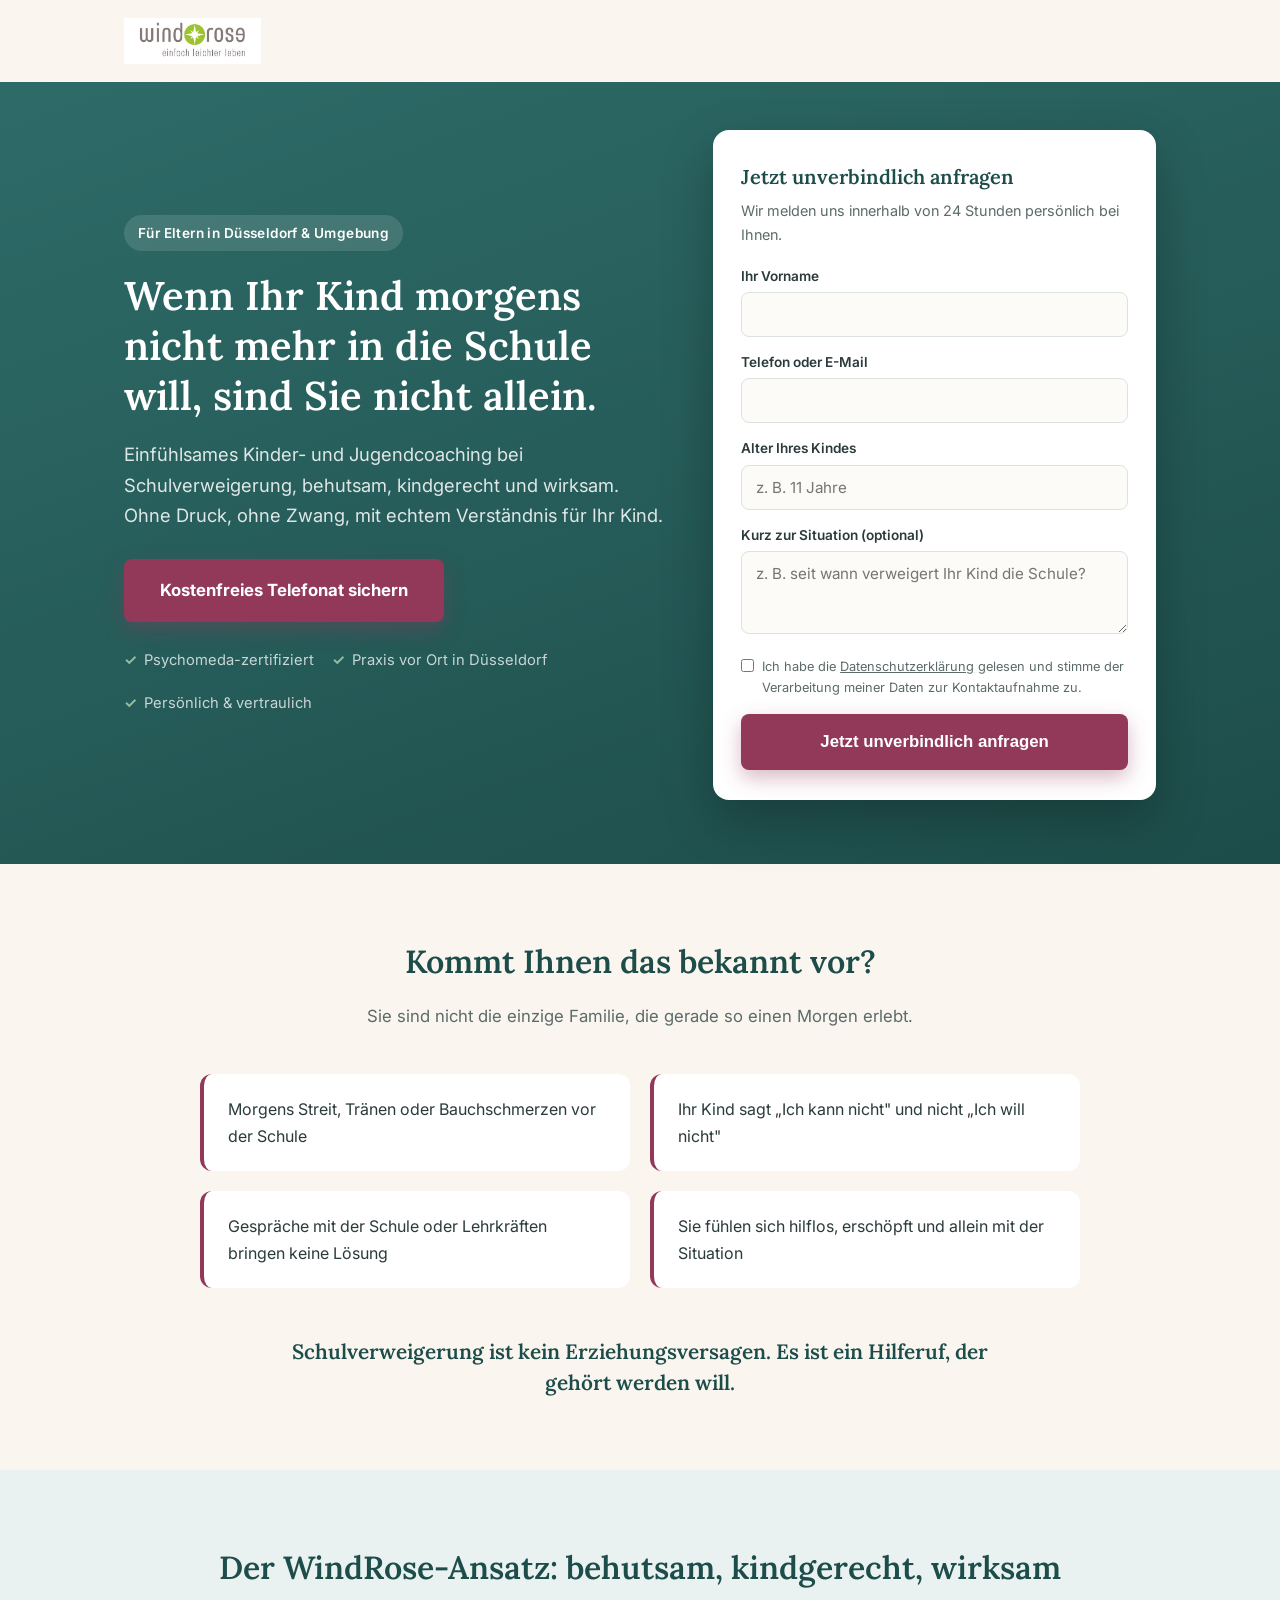
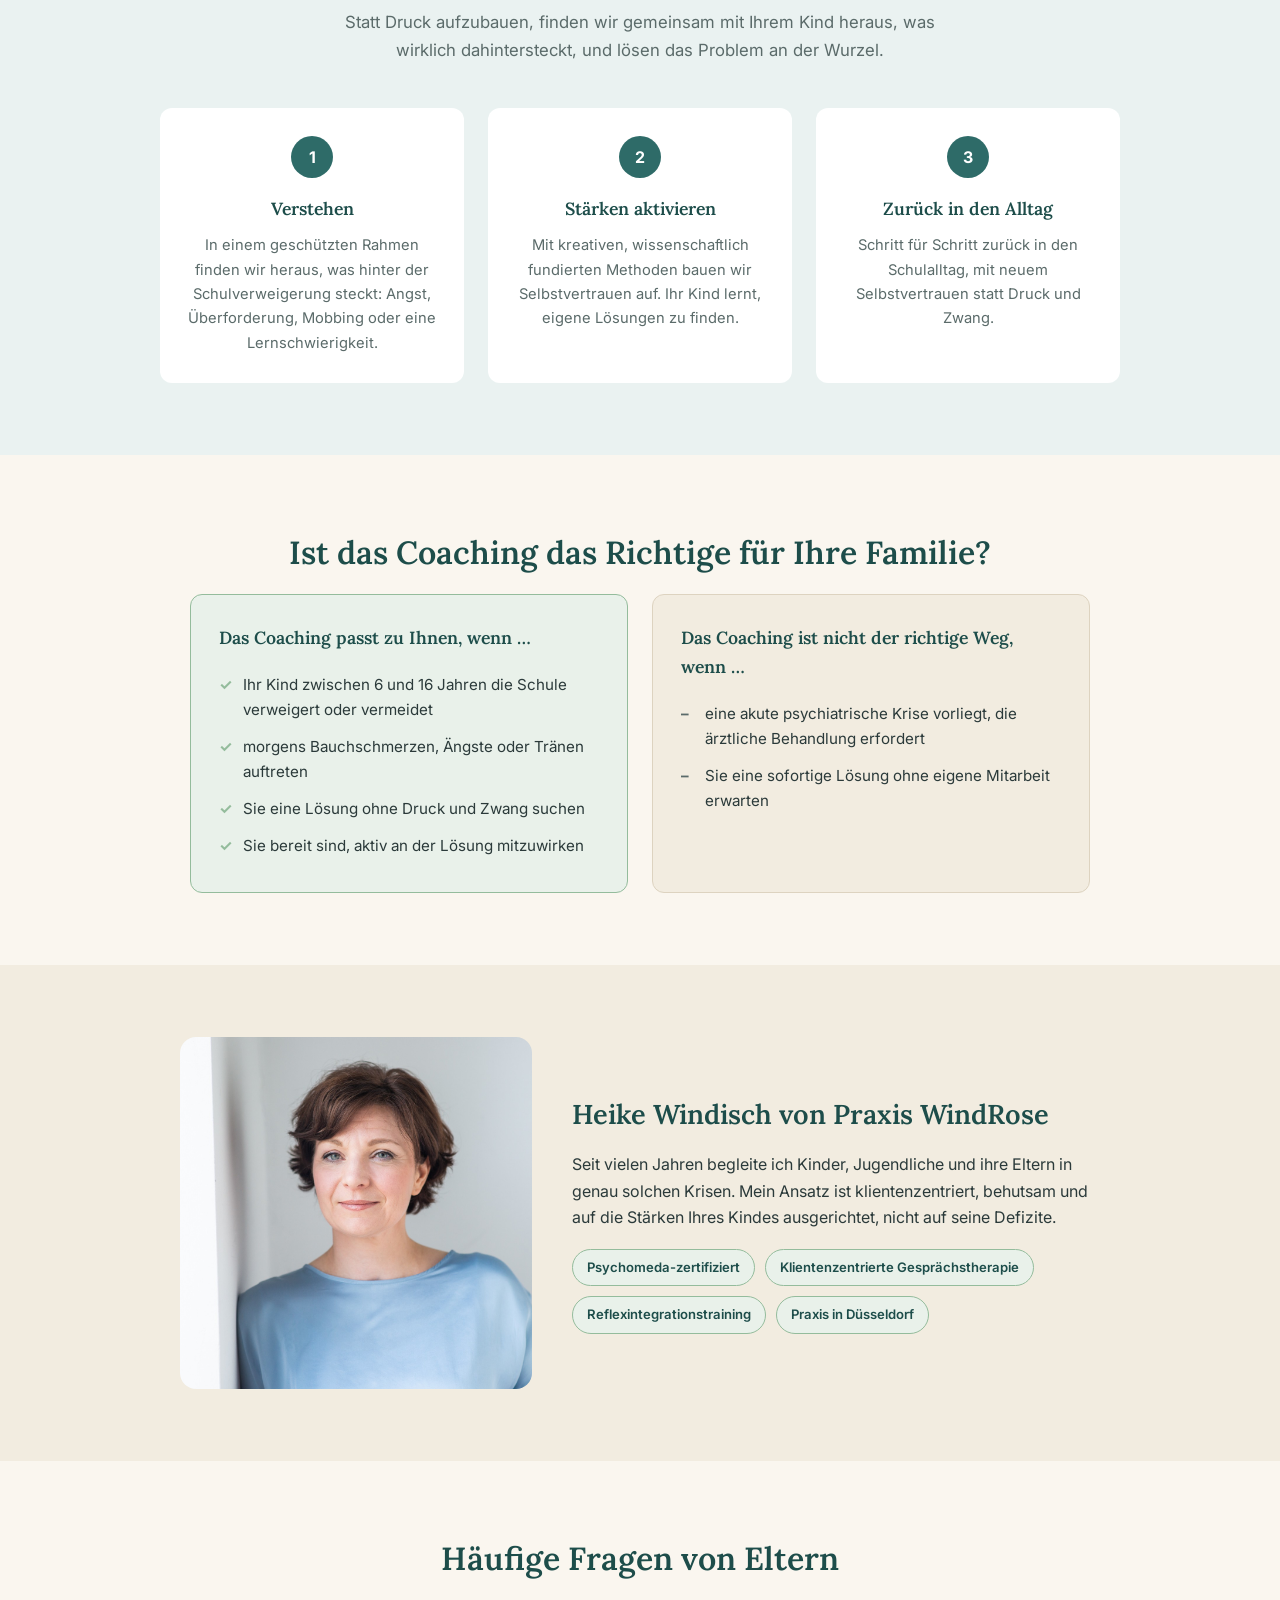
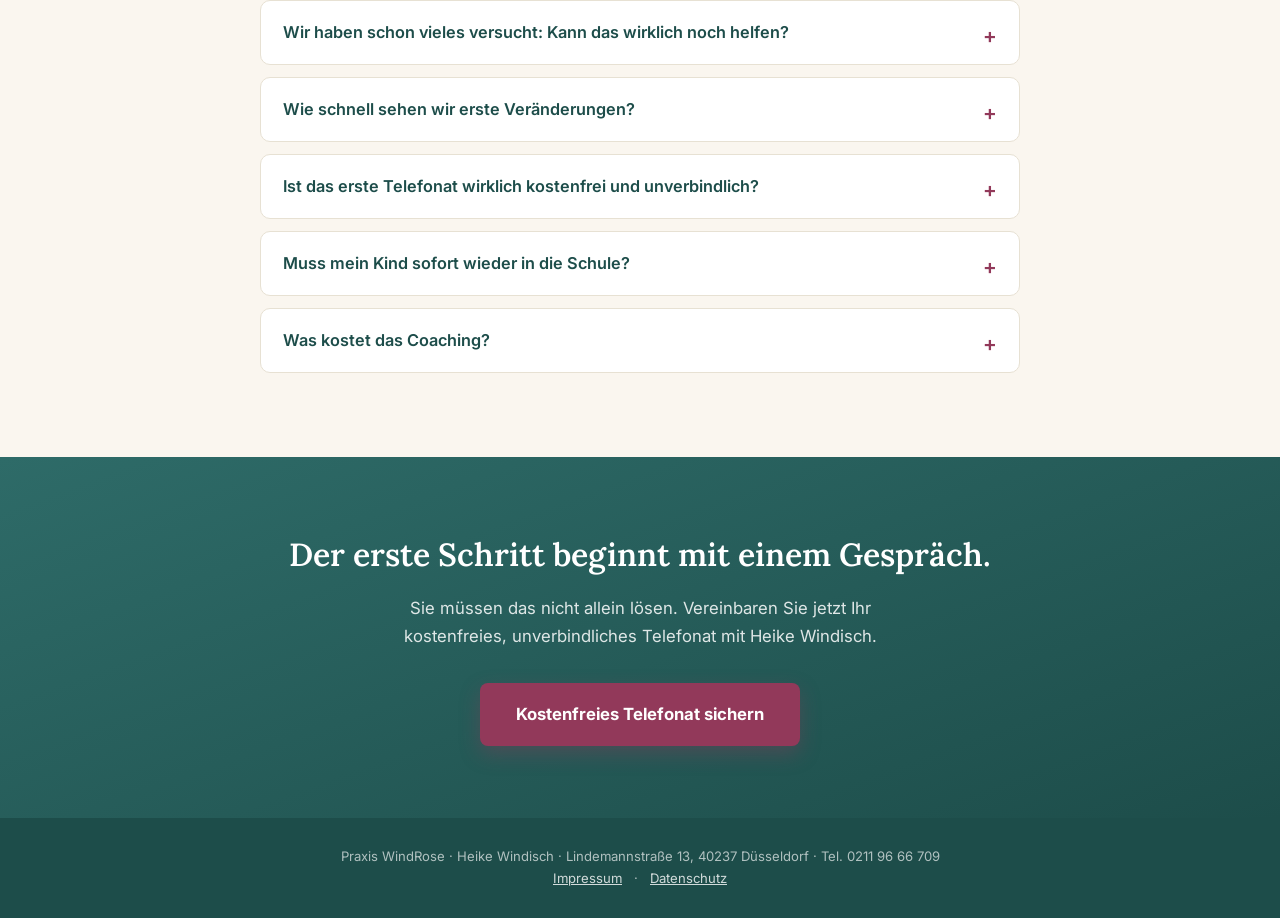
==== index.html @ 725fcd75 "Initiales Release: WindRose Coaching Landingpage Drei Farbvarianten (Petrol/Brombeer, Lavendel/Ocker" ====
<!DOCTYPE html>
<html lang="de">
<head>
<meta charset="UTF-8">
<meta name="viewport" content="width=device-width, initial-scale=1.0">
<title>Schulverweigerung beim eigenen Kind? Kostenfreies Telefonat bei Praxis WindRose Düsseldorf</title>
<meta name="description" content="Einfühlsames Kinder- und Jugendcoaching für Schulverweigerer in Düsseldorf. Behutsam, kindgerecht, wirksam. Vereinbaren Sie jetzt Ihr kostenfreies Telefonat.">
<meta name="robots" content="noindex, nofollow">
<style>
  @import url('https://fonts.googleapis.com/css2?family=Lora:wght@500;600;700&family=Inter:wght@400;500;600;700&family=Poppins:wght@300&display=swap');

  :root{
    /* ===== FARBPSYCHOLOGIE-PALETTE ===== */
    /* Primärfarbe: tiefes Petrol-Blaugrün – Vertrauen, Ruhe, professionelle Kompetenz.
       Klassischer Beruhigungs-Ton aus Therapie/Health-Kontexten, ideal um ängstliche
       Eltern emotional "runterzuholen" statt zu aktivieren. */
    --primary:#2E6B68;
    --primary-dark:#1D4D4A;
    --primary-light:#EAF2F1;

    /* Hintergrund: warmes Creme/Sand statt reinem Weiß – vermittelt Wärme, Geborgenheit,
       Sicherheit. Reines Weiß wirkt bei einem emotional aufgeladenen Thema wie
       Kinderpsyche klinisch und kalt. */
    --bg:#FAF6EF;
    --bg-alt:#F2ECE0;

    /* CTA-Akzent: sattes Brombeer-/Weinrot – dunkler, edler Rotton mit Lila-Anteil.
       Wirkt hochwertiger und ruhiger als ein reines Signalrot, behält aber Tiefe und
       Kraft als starker Kontrast zum Petrol-Blaugrün. */
    --accent:#92395A;
    --accent-dark:#742C46;

    /* Sekundärakzent: sanftes Salbeigrün – steht für Wachstum, Entwicklung, Heilung.
       Wird ausschließlich für Vertrauens-/Beweis-Elemente eingesetzt. */
    --sage:#94BC9C;
    --sage-light:#E9F1EA;

    /* Text: warmes Anthrazit statt reinem Schwarz – weniger hart/autoritär,
       passt zum einfühlsamen Ton der Praxis. */
    --text:#2B3A3A;
    --text-soft:#5B6B6A;
    --white:#FFFFFF;
  }

  *{box-sizing:border-box;margin:0;padding:0;}
  html{scroll-behavior:smooth;}
  body{
    font-family:'Inter',Arial,sans-serif;
    color:var(--text);
    background:var(--bg);
    line-height:1.65;
    -webkit-font-smoothing:antialiased;
  }
  h1,h2,h3{font-family:'Lora',Georgia,serif;font-weight:600;color:var(--primary-dark);}
  a{color:inherit;}
  img{max-width:100%;display:block;}
  .wrap{max-width:1080px;margin:0 auto;padding:0 24px;}
  section{padding:72px 0;}
  .btn{
    display:inline-block;
    background:var(--accent);
    color:var(--white);
    font-weight:700;
    font-size:1.05rem;
    padding:18px 36px;
    border:none;
    border-radius:8px;
    cursor:pointer;
    text-decoration:none;
    box-shadow:0 8px 20px rgba(146,57,90,.35);
    transition:transform .15s ease, box-shadow .15s ease, background .15s ease;
  }
  .btn:hover{background:var(--accent-dark);transform:translateY(-2px);box-shadow:0 10px 24px rgba(146,57,90,.45);}
  .btn-wide{width:100%;text-align:center;}

  /* ===== HEADER / HERO ===== */
  header.hero{
    background:linear-gradient(160deg,var(--primary) 0%, var(--primary-dark) 100%);
    color:var(--white);
    padding:48px 0 64px;
  }
  .logo-bar{background:var(--bg);padding:18px 0;}
  .logo-bar img{height:46px;display:block;}
  .hero-grid{display:grid;grid-template-columns:1.1fr .9fr;gap:48px;align-items:center;}
  .eyebrow{
    display:inline-block;background:rgba(255,255,255,.12);color:var(--white);
    font-size:.85rem;font-weight:600;letter-spacing:.03em;padding:7px 14px;border-radius:30px;
    margin-bottom:20px;
  }
  h1.hero-title{font-size:2.5rem;line-height:1.25;color:var(--white);margin-bottom:18px;}
  .hero-sub{font-size:1.15rem;color:rgba(255,255,255,.85);margin-bottom:28px;max-width:560px;}
  .hero-trust{margin-top:26px;display:flex;flex-wrap:wrap;gap:18px;font-size:.92rem;color:rgba(255,255,255,.75);}
  .hero-trust span{display:flex;align-items:center;gap:7px;}
  .hero-trust span::before{content:"✓";color:var(--sage);font-weight:700;}

  .hero-card{
    background:var(--white);border-radius:16px;padding:30px 28px;color:var(--text);
    box-shadow:0 20px 50px rgba(0,0,0,.25);
  }
  .hero-card h3{font-size:1.25rem;margin-bottom:6px;}
  .hero-card p.small{font-size:.9rem;color:var(--text-soft);margin-bottom:18px;}
  .field{margin-bottom:14px;}
  .field label{display:block;font-size:.85rem;font-weight:600;margin-bottom:5px;color:var(--text);}
  .field input,.field select,.field textarea{
    width:100%;padding:12px 14px;border:1.5px solid #DCE3DF;border-radius:8px;
    font-family:inherit;font-size:.95rem;color:var(--text);background:#FDFBF7;
  }
  .field input:focus,.field textarea:focus{outline:none;border-color:var(--primary);}
  .consent{display:flex;gap:8px;font-size:.8rem;color:var(--text-soft);margin-bottom:16px;align-items:flex-start;}
  .consent input{margin-top:3px;}
  .reassure{text-align:center;font-size:.82rem;color:var(--text-soft);margin-top:12px;}

  /* ===== PROBLEM ===== */
  .problem{background:var(--bg);}
  .section-title{font-size:2rem;text-align:center;margin-bottom:14px;}
  .section-sub{text-align:center;color:var(--text-soft);max-width:620px;margin:0 auto 44px;font-size:1.05rem;}
  .problem-grid{display:grid;grid-template-columns:repeat(2,1fr);gap:20px;max-width:880px;margin:0 auto;}
  .problem-card{
    background:var(--white);border-radius:12px;padding:22px 24px;
    border-left:4px solid var(--accent);font-size:1rem;color:var(--text);
  }
  .closing-line{
    text-align:center;max-width:700px;margin:48px auto 0;font-family:'Lora',serif;
    font-size:1.3rem;color:var(--primary-dark);font-weight:600;line-height:1.5;
  }

  /* ===== SOLUTION ===== */
  .solution{background:var(--primary-light);}
  .steps{display:grid;grid-template-columns:repeat(3,1fr);gap:24px;max-width:960px;margin:0 auto;}
  .step{background:var(--white);border-radius:12px;padding:28px 24px;text-align:center;}
  .step .num{
    width:42px;height:42px;border-radius:50%;background:var(--primary);color:var(--white);
    display:flex;align-items:center;justify-content:center;font-weight:700;margin:0 auto 16px;
  }
  .step h3{font-size:1.1rem;margin-bottom:10px;}
  .step p{font-size:.92rem;color:var(--text-soft);}

  /* ===== FOR WHOM ===== */
  .forwhom-grid{display:grid;grid-template-columns:1fr 1fr;gap:24px;max-width:900px;margin:0 auto;}
  .fw-card{border-radius:12px;padding:28px;}
  .fw-yes{background:var(--sage-light);border:1.5px solid var(--sage);}
  .fw-no{background:var(--bg-alt);border:1.5px solid #DDD3C0;}
  .fw-card h3{font-size:1.1rem;margin-bottom:14px;}
  .fw-card ul{list-style:none;font-size:.95rem;color:var(--text);}
  .fw-card li{padding:6px 0 6px 24px;position:relative;}
  .fw-yes li::before{content:"✓";position:absolute;left:0;color:var(--sage);font-weight:700;}
  .fw-no li::before{content:"–";position:absolute;left:0;color:var(--text-soft);font-weight:700;}

  /* ===== ABOUT ===== */
  .about{background:var(--bg-alt);}
  .about-grid{display:grid;grid-template-columns:.8fr 1.2fr;gap:40px;align-items:center;max-width:920px;margin:0 auto;}
  .about-photo{
    width:100%;aspect-ratio:1/1;border-radius:16px;background:var(--primary-light);
    overflow:hidden;
  }
  .about-photo img{width:100%;height:100%;object-fit:cover;}
  .about h2{font-size:1.7rem;margin-bottom:14px;}
  .badge-row{display:flex;flex-wrap:wrap;gap:10px;margin-top:18px;}
  .badge{
    background:var(--sage-light);color:var(--primary-dark);font-size:.82rem;font-weight:600;
    padding:7px 14px;border-radius:30px;border:1px solid var(--sage);
  }

  /* ===== FAQ ===== */
  .faq-list{max-width:760px;margin:0 auto;}
  details{background:var(--white);border-radius:10px;padding:18px 22px;margin-bottom:12px;border:1px solid #E7E1D3;}
  summary{font-weight:600;cursor:pointer;font-size:1.02rem;color:var(--primary-dark);list-style:none;}
  summary::-webkit-details-marker{display:none;}
  summary::after{content:"+";float:right;font-size:1.3rem;color:var(--accent);}
  details[open] summary::after{content:"–";}
  details p{margin-top:12px;color:var(--text-soft);font-size:.95rem;}

  /* ===== FINAL CTA ===== */
  .final{background:linear-gradient(160deg,var(--primary) 0%, var(--primary-dark) 100%);color:var(--white);text-align:center;}
  .final h2{color:var(--white);font-size:2rem;margin-bottom:14px;}
  .final p{color:rgba(255,255,255,.85);max-width:560px;margin:0 auto 32px;font-size:1.05rem;}

  footer{background:var(--primary-dark);color:rgba(255,255,255,.65);padding:28px 0;font-size:.82rem;text-align:center;}
  footer a{color:rgba(255,255,255,.8);text-decoration:underline;margin:0 8px;}

  @media(max-width:900px){
    .hero-grid,.about-grid{grid-template-columns:1fr;}
    .problem-grid,.steps,.forwhom-grid{grid-template-columns:1fr;}
    h1.hero-title{font-size:1.9rem;}
    section{padding:52px 0;}
  }
</style>
</head>
<body>

<div class="logo-bar">
  <div class="wrap">
    <img src="windrose-logo.png" alt="WindRose: einfach leichter leben">
  </div>
</div>

<header class="hero">
  <div class="wrap">
    <div class="hero-grid">
      <div>
        <span class="eyebrow">Für Eltern in Düsseldorf &amp; Umgebung</span>
        <h1 class="hero-title">Wenn Ihr Kind morgens nicht mehr in die Schule will, sind Sie nicht allein.</h1>
        <p class="hero-sub">Einfühlsames Kinder- und Jugendcoaching bei Schulverweigerung, behutsam, kindgerecht und wirksam. Ohne Druck, ohne Zwang, mit echtem Verständnis für Ihr Kind.</p>
        <a href="https://zeeg.me/info8925/30min?date=2026-06-17&duration=30&seats=1" target="_blank" rel="noopener" class="btn">Kostenfreies Telefonat sichern</a>
        <div class="hero-trust">
          <span>Psychomeda-zertifiziert</span>
          <span>Praxis vor Ort in Düsseldorf</span>
          <span>Persönlich &amp; vertraulich</span>
        </div>
      </div>

      <div class="hero-card" id="kontakt">
        <h3>Jetzt unverbindlich anfragen</h3>
        <p class="small">Wir melden uns innerhalb von 24 Stunden persönlich bei Ihnen.</p>
        <form action="#" method="post">
          <div class="field">
            <label for="name">Ihr Vorname</label>
            <input type="text" id="name" name="name" required>
          </div>
          <div class="field">
            <label for="kontakt-feld">Telefon oder E-Mail</label>
            <input type="text" id="kontakt-feld" name="kontakt" required>
          </div>
          <div class="field">
            <label for="alter">Alter Ihres Kindes</label>
            <input type="text" id="alter" name="alter" placeholder="z. B. 11 Jahre">
          </div>
          <div class="field">
            <label for="nachricht">Kurz zur Situation (optional)</label>
            <textarea id="nachricht" name="nachricht" rows="3" placeholder="z. B. seit wann verweigert Ihr Kind die Schule?"></textarea>
          </div>
          <div class="consent">
            <input type="checkbox" id="dsgvo" required>
            <label for="dsgvo">Ich habe die <a href="datenschutz.html">Datenschutzerklärung</a> gelesen und stimme der Verarbeitung meiner Daten zur Kontaktaufnahme zu.</label>
          </div>
          <button type="submit" class="btn btn-wide">Jetzt unverbindlich anfragen</button>
        </form>
      </div>
    </div>
  </div>
</header>

<section class="problem">
  <div class="wrap">
    <h2 class="section-title">Kommt Ihnen das bekannt vor?</h2>
    <p class="section-sub">Sie sind nicht die einzige Familie, die gerade so einen Morgen erlebt.</p>
    <div class="problem-grid">
      <div class="problem-card">Morgens Streit, Tränen oder Bauchschmerzen vor der Schule</div>
      <div class="problem-card">Ihr Kind sagt „Ich kann nicht" und nicht „Ich will nicht"</div>
      <div class="problem-card">Gespräche mit der Schule oder Lehrkräften bringen keine Lösung</div>
      <div class="problem-card">Sie fühlen sich hilflos, erschöpft und allein mit der Situation</div>
    </div>
    <p class="closing-line">Schulverweigerung ist kein Erziehungsversagen. Es ist ein Hilferuf, der gehört werden will.</p>
  </div>
</section>

<section class="solution">
  <div class="wrap">
    <h2 class="section-title">Der WindRose-Ansatz: behutsam, kindgerecht, wirksam</h2>
    <p class="section-sub">Statt Druck aufzubauen, finden wir gemeinsam mit Ihrem Kind heraus, was wirklich dahintersteckt, und lösen das Problem an der Wurzel.</p>
    <div class="steps">
      <div class="step">
        <div class="num">1</div>
        <h3>Verstehen</h3>
        <p>In einem geschützten Rahmen finden wir heraus, was hinter der Schulverweigerung steckt: Angst, Überforderung, Mobbing oder eine Lernschwierigkeit.</p>
      </div>
      <div class="step">
        <div class="num">2</div>
        <h3>Stärken aktivieren</h3>
        <p>Mit kreativen, wissenschaftlich fundierten Methoden bauen wir Selbstvertrauen auf. Ihr Kind lernt, eigene Lösungen zu finden.</p>
      </div>
      <div class="step">
        <div class="num">3</div>
        <h3>Zurück in den Alltag</h3>
        <p>Schritt für Schritt zurück in den Schulalltag, mit neuem Selbstvertrauen statt Druck und Zwang.</p>
      </div>
    </div>
  </div>
</section>

<section class="forwhom">
  <div class="wrap">
    <h2 class="section-title">Ist das Coaching das Richtige für Ihre Familie?</h2>
    <div class="forwhom-grid">
      <div class="fw-card fw-yes">
        <h3>Das Coaching passt zu Ihnen, wenn …</h3>
        <ul>
          <li>Ihr Kind zwischen 6 und 16 Jahren die Schule verweigert oder vermeidet</li>
          <li>morgens Bauchschmerzen, Ängste oder Tränen auftreten</li>
          <li>Sie eine Lösung ohne Druck und Zwang suchen</li>
          <li>Sie bereit sind, aktiv an der Lösung mitzuwirken</li>
        </ul>
      </div>
      <div class="fw-card fw-no">
        <h3>Das Coaching ist nicht der richtige Weg, wenn …</h3>
        <ul>
          <li>eine akute psychiatrische Krise vorliegt, die ärztliche Behandlung erfordert</li>
          <li>Sie eine sofortige Lösung ohne eigene Mitarbeit erwarten</li>
        </ul>
      </div>
    </div>
  </div>
</section>

<section class="about">
  <div class="wrap">
    <div class="about-grid">
      <div class="about-photo"><img src="heike-windisch.jpg" alt="Heike Windisch, Praxis WindRose"></div>
      <div>
        <h2>Heike Windisch von Praxis WindRose</h2>
        <p>Seit vielen Jahren begleite ich Kinder, Jugendliche und ihre Eltern in genau solchen Krisen. Mein Ansatz ist klientenzentriert, behutsam und auf die Stärken Ihres Kindes ausgerichtet, nicht auf seine Defizite.</p>
        <div class="badge-row">
          <span class="badge">Psychomeda-zertifiziert</span>
          <span class="badge">Klientenzentrierte Gesprächstherapie</span>
          <span class="badge">Reflexintegrationstraining</span>
          <span class="badge">Praxis in Düsseldorf</span>
        </div>
      </div>
    </div>
  </div>
</section>

<section class="faq">
  <div class="wrap">
    <h2 class="section-title">Häufige Fragen von Eltern</h2>
    <div class="faq-list">
      <details>
        <summary>Wir haben schon vieles versucht: Kann das wirklich noch helfen?</summary>
        <p>Ja. Anders als reine Gespräche mit der Schule oder gut gemeinte Ratschläge setzt unser Coaching direkt bei der Ursache an, nicht beim Symptom. Genau deshalb wirkt es oft dort, wo andere Ansätze ins Leere liefen.</p>
      </details>
      <details>
        <summary>Wie schnell sehen wir erste Veränderungen?</summary>
        <p>Das ist individuell verschieden, doch viele Familien berichten bereits nach den ersten Sitzungen von spürbarer Entlastung im Alltag.</p>
      </details>
      <details>
        <summary>Ist das erste Telefonat wirklich kostenfrei und unverbindlich?</summary>
        <p>Ja. Im kostenfreien Telefonat lernen wir uns kennen, ich höre mir Ihre Situation an, und wir besprechen gemeinsam, ob und wie ich Ihnen helfen kann. Keine Verpflichtung.</p>
      </details>
      <details>
        <summary>Muss mein Kind sofort wieder in die Schule?</summary>
        <p>Nein. Wir gehen Schritt für Schritt vor und passen das Tempo an Ihr Kind an. Druck und Zwang sind ausdrücklich nicht Teil unseres Ansatzes.</p>
      </details>
      <details>
        <summary>Was kostet das Coaching?</summary>
        <p>Die Kosten richten sich nach dem individuellen Bedarf Ihres Kindes. Das besprechen wir transparent im kostenfreien Telefonat.</p>
      </details>
    </div>
  </div>
</section>

<section class="final">
  <div class="wrap">
    <h2>Der erste Schritt beginnt mit einem Gespräch.</h2>
    <p>Sie müssen das nicht allein lösen. Vereinbaren Sie jetzt Ihr kostenfreies, unverbindliches Telefonat mit Heike Windisch.</p>
    <a href="https://zeeg.me/info8925/30min?date=2026-06-17&duration=30&seats=1" target="_blank" rel="noopener" class="btn">Kostenfreies Telefonat sichern</a>
  </div>
</section>

<footer>
  <div class="wrap">
    Praxis WindRose · Heike Windisch · Lindemannstraße 13, 40237 Düsseldorf · Tel. 0211 96 66 709
    <br>
    <a href="impressum.html">Impressum</a> · <a href="datenschutz.html">Datenschutz</a>
  </div>
</footer>

</body>
</html>
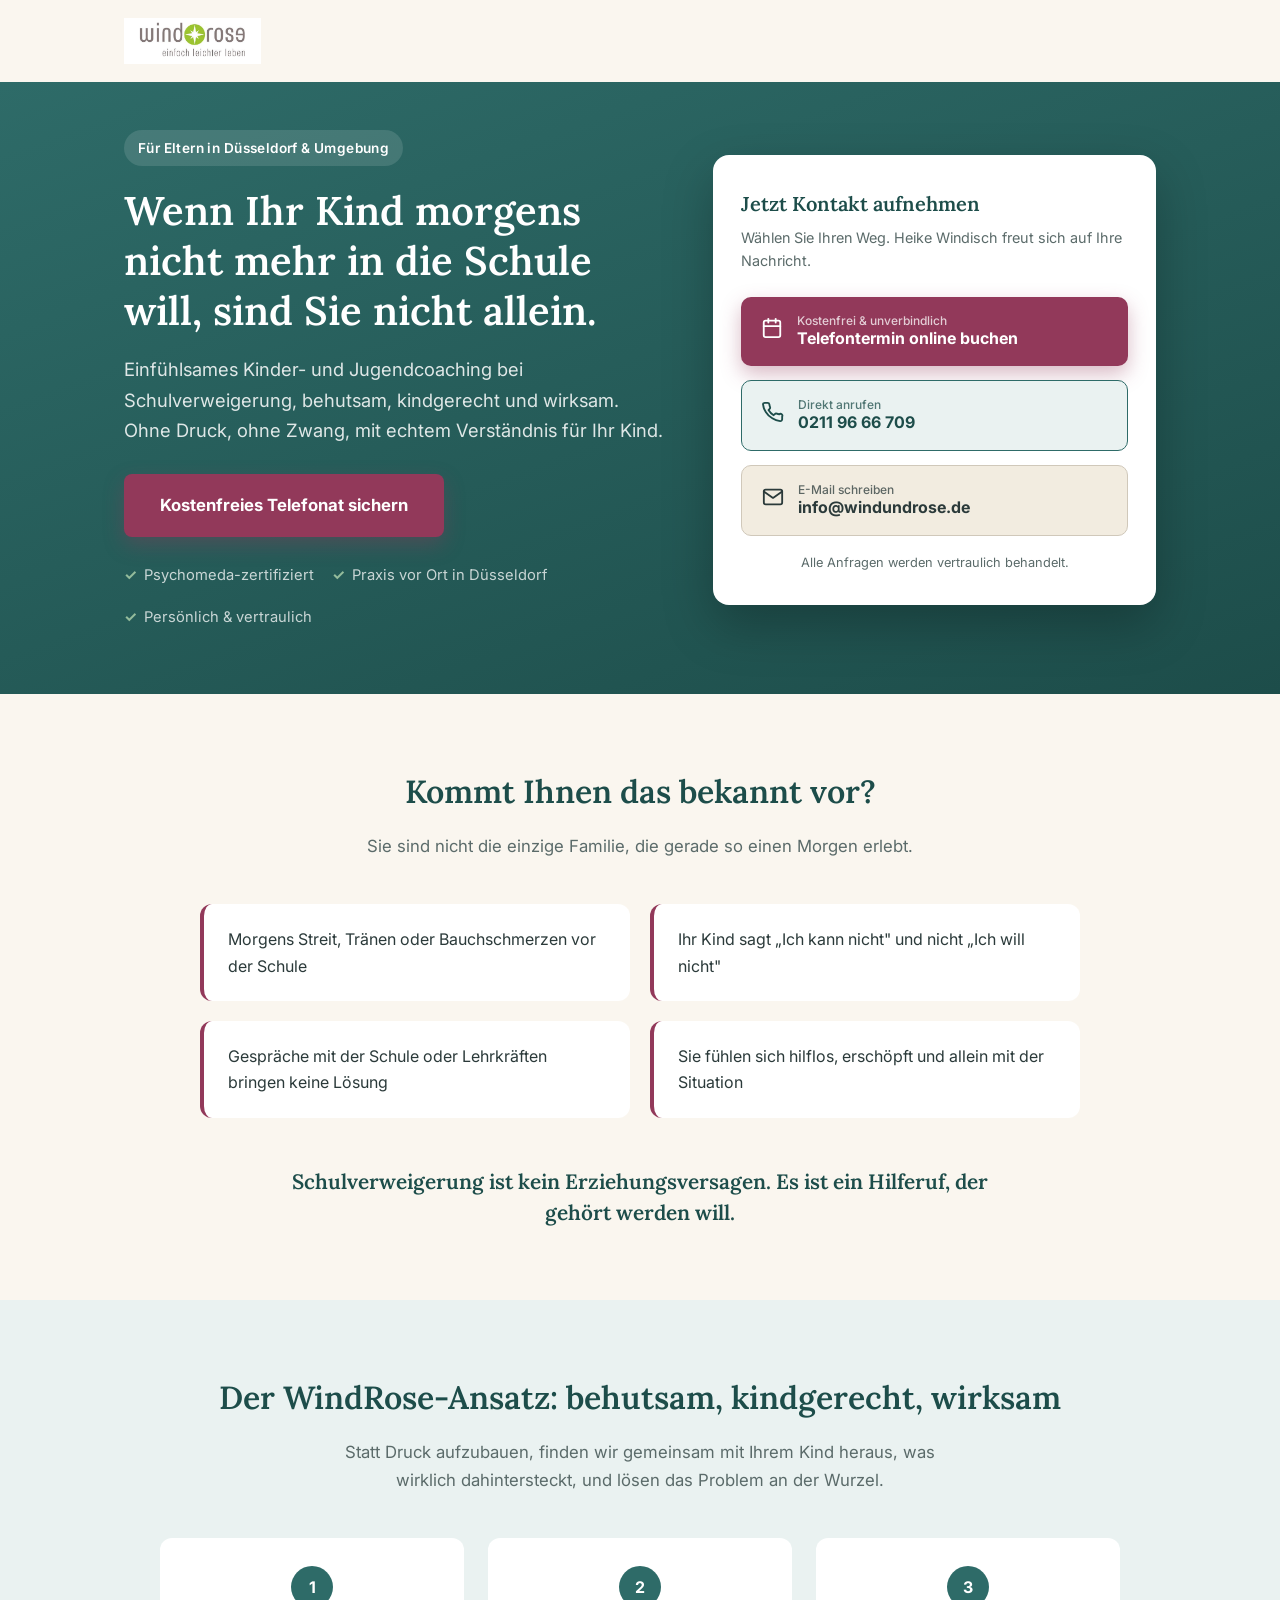
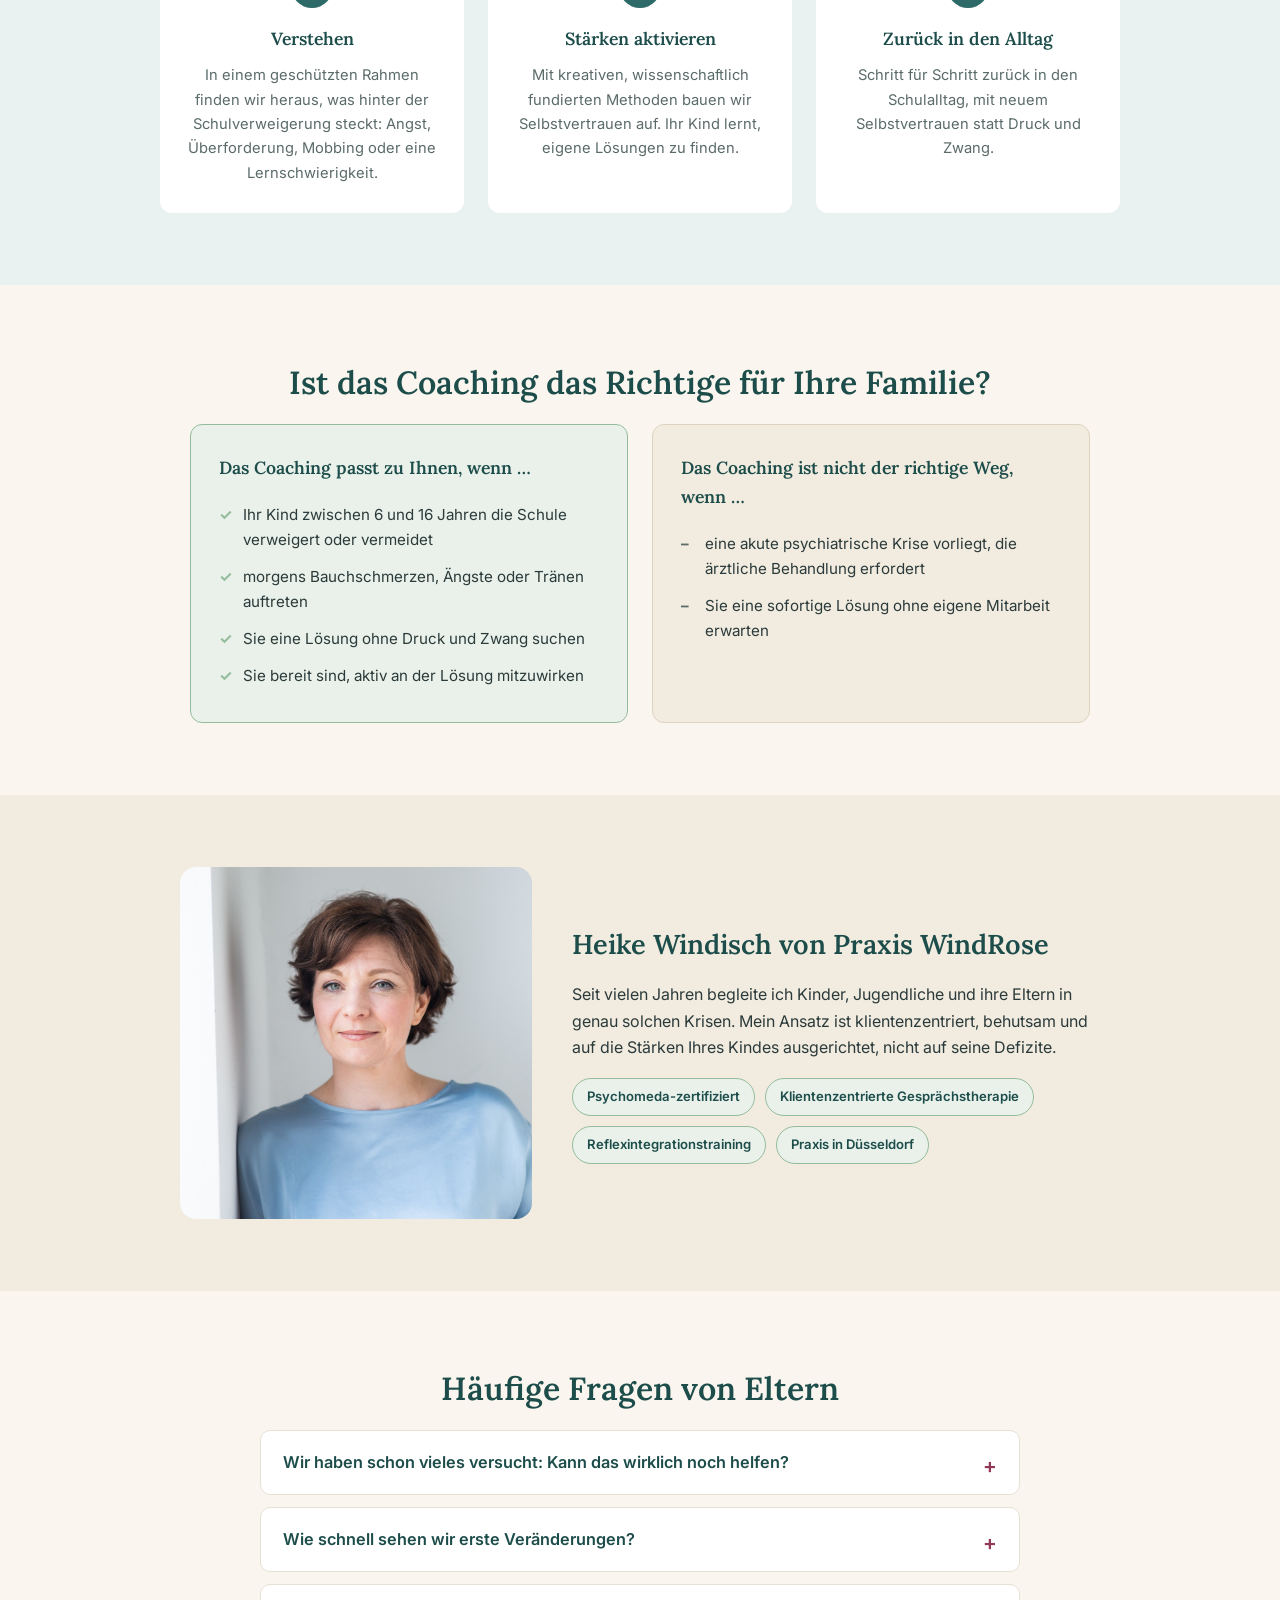
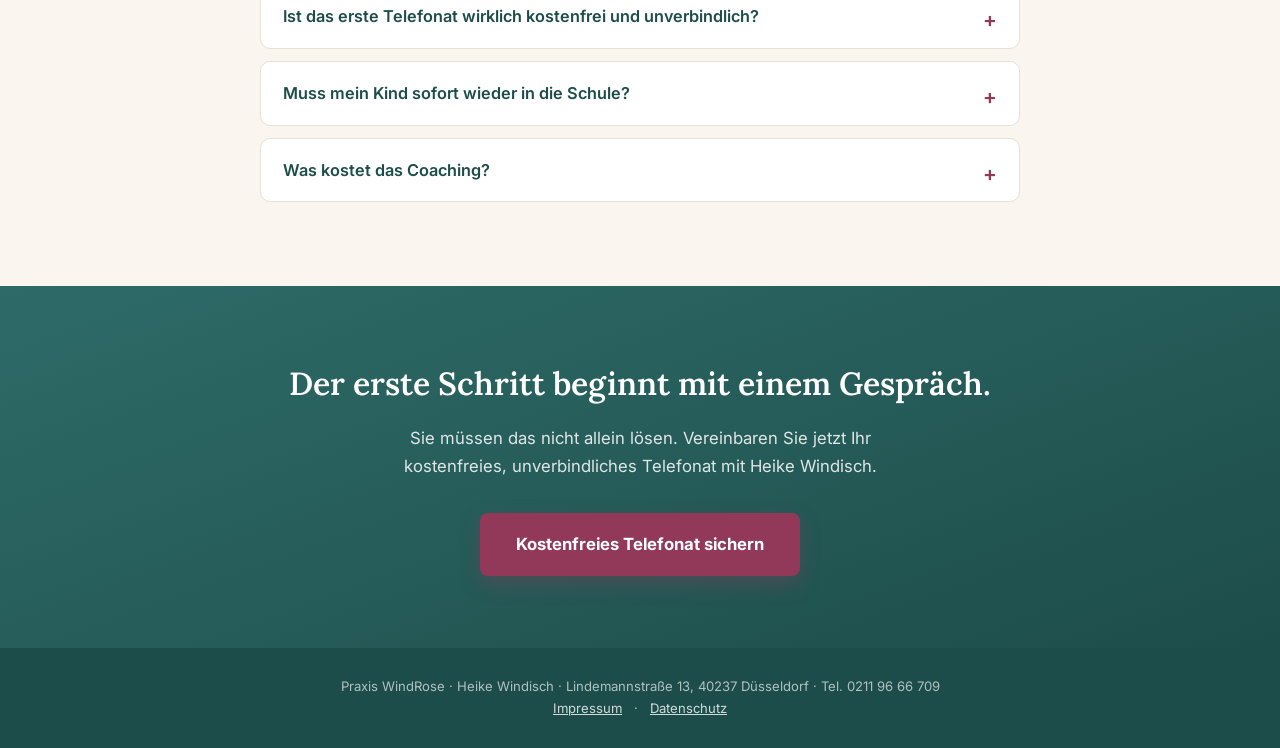
==== commit 60a57413: "Kontaktformular durch direkte Kontakt-Card ersetzt Zeeg-Buchung, Direktanruf (tel:) und E-Mail (mail" ====
--- a/index.html
+++ b/index.html
@@ -94,21 +94,28 @@
   .hero-trust span::before{content:"✓";color:var(--sage);font-weight:700;}
 
   .hero-card{
-    background:var(--white);border-radius:16px;padding:30px 28px;color:var(--text);
+    background:var(--white);border-radius:16px;padding:32px 28px;color:var(--text);
     box-shadow:0 20px 50px rgba(0,0,0,.25);
   }
   .hero-card h3{font-size:1.25rem;margin-bottom:6px;}
-  .hero-card p.small{font-size:.9rem;color:var(--text-soft);margin-bottom:18px;}
-  .field{margin-bottom:14px;}
-  .field label{display:block;font-size:.85rem;font-weight:600;margin-bottom:5px;color:var(--text);}
-  .field input,.field select,.field textarea{
-    width:100%;padding:12px 14px;border:1.5px solid #DCE3DF;border-radius:8px;
-    font-family:inherit;font-size:.95rem;color:var(--text);background:#FDFBF7;
-  }
-  .field input:focus,.field textarea:focus{outline:none;border-color:var(--primary);}
-  .consent{display:flex;gap:8px;font-size:.8rem;color:var(--text-soft);margin-bottom:16px;align-items:flex-start;}
-  .consent input{margin-top:3px;}
-  .reassure{text-align:center;font-size:.82rem;color:var(--text-soft);margin-top:12px;}
+  .hero-card p.small{font-size:.9rem;color:var(--text-soft);margin-bottom:24px;}
+  .contact-options{display:flex;flex-direction:column;gap:14px;}
+  .contact-btn{
+    display:flex;align-items:center;gap:14px;padding:16px 20px;border-radius:10px;
+    text-decoration:none;font-weight:600;font-size:1rem;transition:transform .15s ease,box-shadow .15s ease;
+  }
+  .contact-btn:hover{transform:translateY(-2px);}
+  .contact-btn .cb-icon{font-size:1.4rem;flex-shrink:0;}
+  .contact-btn .cb-text{display:flex;flex-direction:column;}
+  .contact-btn .cb-label{font-size:.75rem;font-weight:500;opacity:.75;line-height:1.2;}
+  .contact-btn .cb-main{font-size:1rem;font-weight:700;line-height:1.3;}
+  .cb-zeeg{background:var(--accent);color:var(--white);box-shadow:0 8px 20px rgba(146,57,90,.35);}
+  .cb-zeeg:hover{background:var(--accent-dark);box-shadow:0 10px 24px rgba(146,57,90,.45);}
+  .cb-phone{background:var(--primary-light);color:var(--primary-dark);border:1.5px solid var(--primary);}
+  .cb-phone:hover{background:#dcecea;}
+  .cb-mail{background:var(--bg-alt);color:var(--text);border:1.5px solid #D0C8BA;}
+  .cb-mail:hover{background:#e8e0d0;}
+  .card-note{text-align:center;font-size:.8rem;color:var(--text-soft);margin-top:16px;}
 
   /* ===== PROBLEM ===== */
   .problem{background:var(--bg);}
@@ -210,31 +217,38 @@
       </div>
 
       <div class="hero-card" id="kontakt">
-        <h3>Jetzt unverbindlich anfragen</h3>
-        <p class="small">Wir melden uns innerhalb von 24 Stunden persönlich bei Ihnen.</p>
-        <form action="#" method="post">
-          <div class="field">
-            <label for="name">Ihr Vorname</label>
-            <input type="text" id="name" name="name" required>
-          </div>
-          <div class="field">
-            <label for="kontakt-feld">Telefon oder E-Mail</label>
-            <input type="text" id="kontakt-feld" name="kontakt" required>
-          </div>
-          <div class="field">
-            <label for="alter">Alter Ihres Kindes</label>
-            <input type="text" id="alter" name="alter" placeholder="z. B. 11 Jahre">
-          </div>
-          <div class="field">
-            <label for="nachricht">Kurz zur Situation (optional)</label>
-            <textarea id="nachricht" name="nachricht" rows="3" placeholder="z. B. seit wann verweigert Ihr Kind die Schule?"></textarea>
-          </div>
-          <div class="consent">
-            <input type="checkbox" id="dsgvo" required>
-            <label for="dsgvo">Ich habe die <a href="datenschutz.html">Datenschutzerklärung</a> gelesen und stimme der Verarbeitung meiner Daten zur Kontaktaufnahme zu.</label>
-          </div>
-          <button type="submit" class="btn btn-wide">Jetzt unverbindlich anfragen</button>
-        </form>
+        <h3>Jetzt Kontakt aufnehmen</h3>
+        <p class="small">Wählen Sie Ihren Weg. Heike Windisch freut sich auf Ihre Nachricht.</p>
+        <div class="contact-options">
+          <a href="https://zeeg.me/info8925/30min?date=2026-06-17&duration=30&seats=1" target="_blank" rel="noopener" class="contact-btn cb-zeeg">
+            <span class="cb-icon">
+              <svg width="22" height="22" viewBox="0 0 24 24" fill="none" stroke="currentColor" stroke-width="2" stroke-linecap="round" stroke-linejoin="round"><rect x="3" y="4" width="18" height="18" rx="2"/><line x1="16" y1="2" x2="16" y2="6"/><line x1="8" y1="2" x2="8" y2="6"/><line x1="3" y1="10" x2="21" y2="10"/></svg>
+            </span>
+            <span class="cb-text">
+              <span class="cb-label">Kostenfrei &amp; unverbindlich</span>
+              <span class="cb-main">Telefontermin online buchen</span>
+            </span>
+          </a>
+          <a href="tel:+492119666709" class="contact-btn cb-phone">
+            <span class="cb-icon">
+              <svg width="22" height="22" viewBox="0 0 24 24" fill="none" stroke="currentColor" stroke-width="2" stroke-linecap="round" stroke-linejoin="round"><path d="M22 16.92v3a2 2 0 0 1-2.18 2 19.79 19.79 0 0 1-8.63-3.07A19.5 19.5 0 0 1 4.14 12a19.79 19.79 0 0 1-3.07-8.67A2 2 0 0 1 3.05 2h3a2 2 0 0 1 2 1.72c.127.96.361 1.903.7 2.81a2 2 0 0 1-.45 2.11L7.09 9.91a16 16 0 0 0 5.61 5.61l1.27-1.27a2 2 0 0 1 2.11-.45c.907.339 1.85.573 2.81.7A2 2 0 0 1 22 16.92z"/></svg>
+            </span>
+            <span class="cb-text">
+              <span class="cb-label">Direkt anrufen</span>
+              <span class="cb-main">0211 96 66 709</span>
+            </span>
+          </a>
+          <a href="mailto:info@windundrose.de" class="contact-btn cb-mail">
+            <span class="cb-icon">
+              <svg width="22" height="22" viewBox="0 0 24 24" fill="none" stroke="currentColor" stroke-width="2" stroke-linecap="round" stroke-linejoin="round"><path d="M4 4h16c1.1 0 2 .9 2 2v12c0 1.1-.9 2-2 2H4c-1.1 0-2-.9-2-2V6c0-1.1.9-2 2-2z"/><polyline points="22,6 12,13 2,6"/></svg>
+            </span>
+            <span class="cb-text">
+              <span class="cb-label">E-Mail schreiben</span>
+              <span class="cb-main">info@windundrose.de</span>
+            </span>
+          </a>
+        </div>
+        <p class="card-note">Alle Anfragen werden vertraulich behandelt.</p>
       </div>
     </div>
   </div>
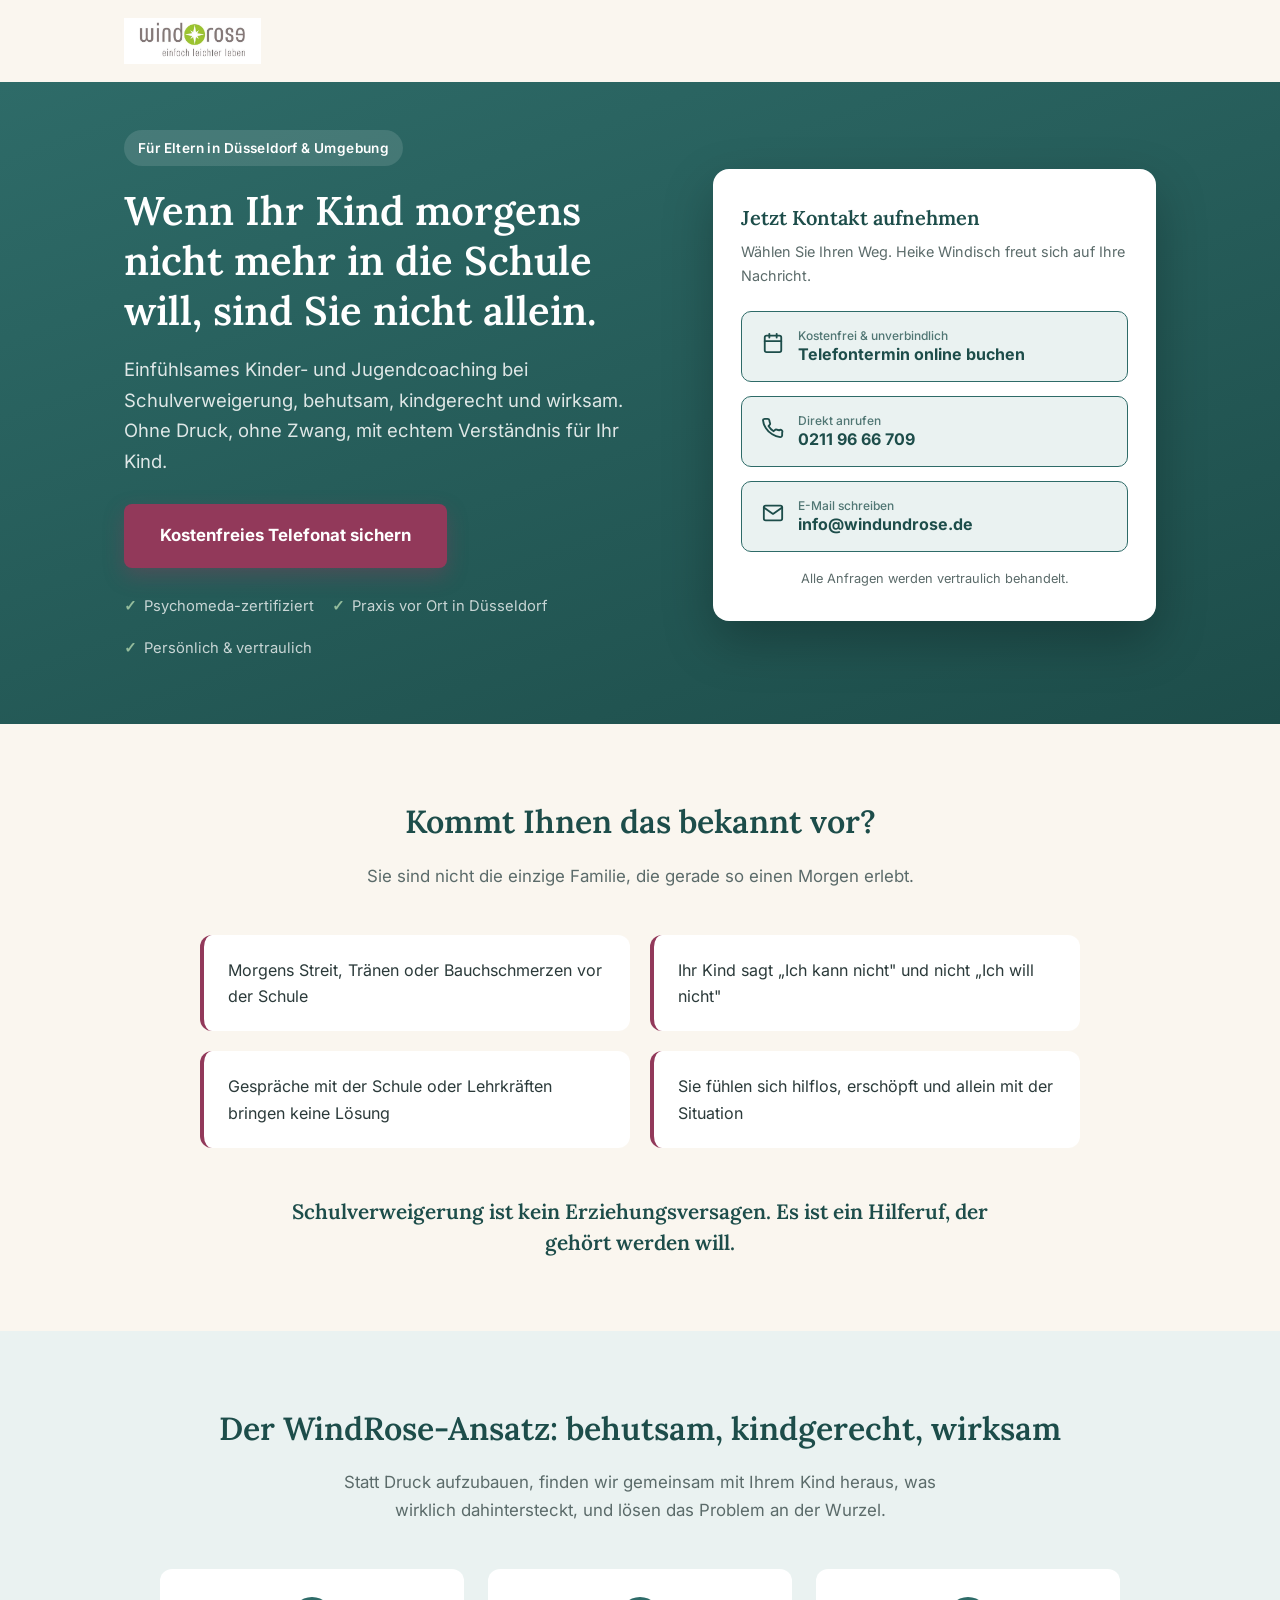
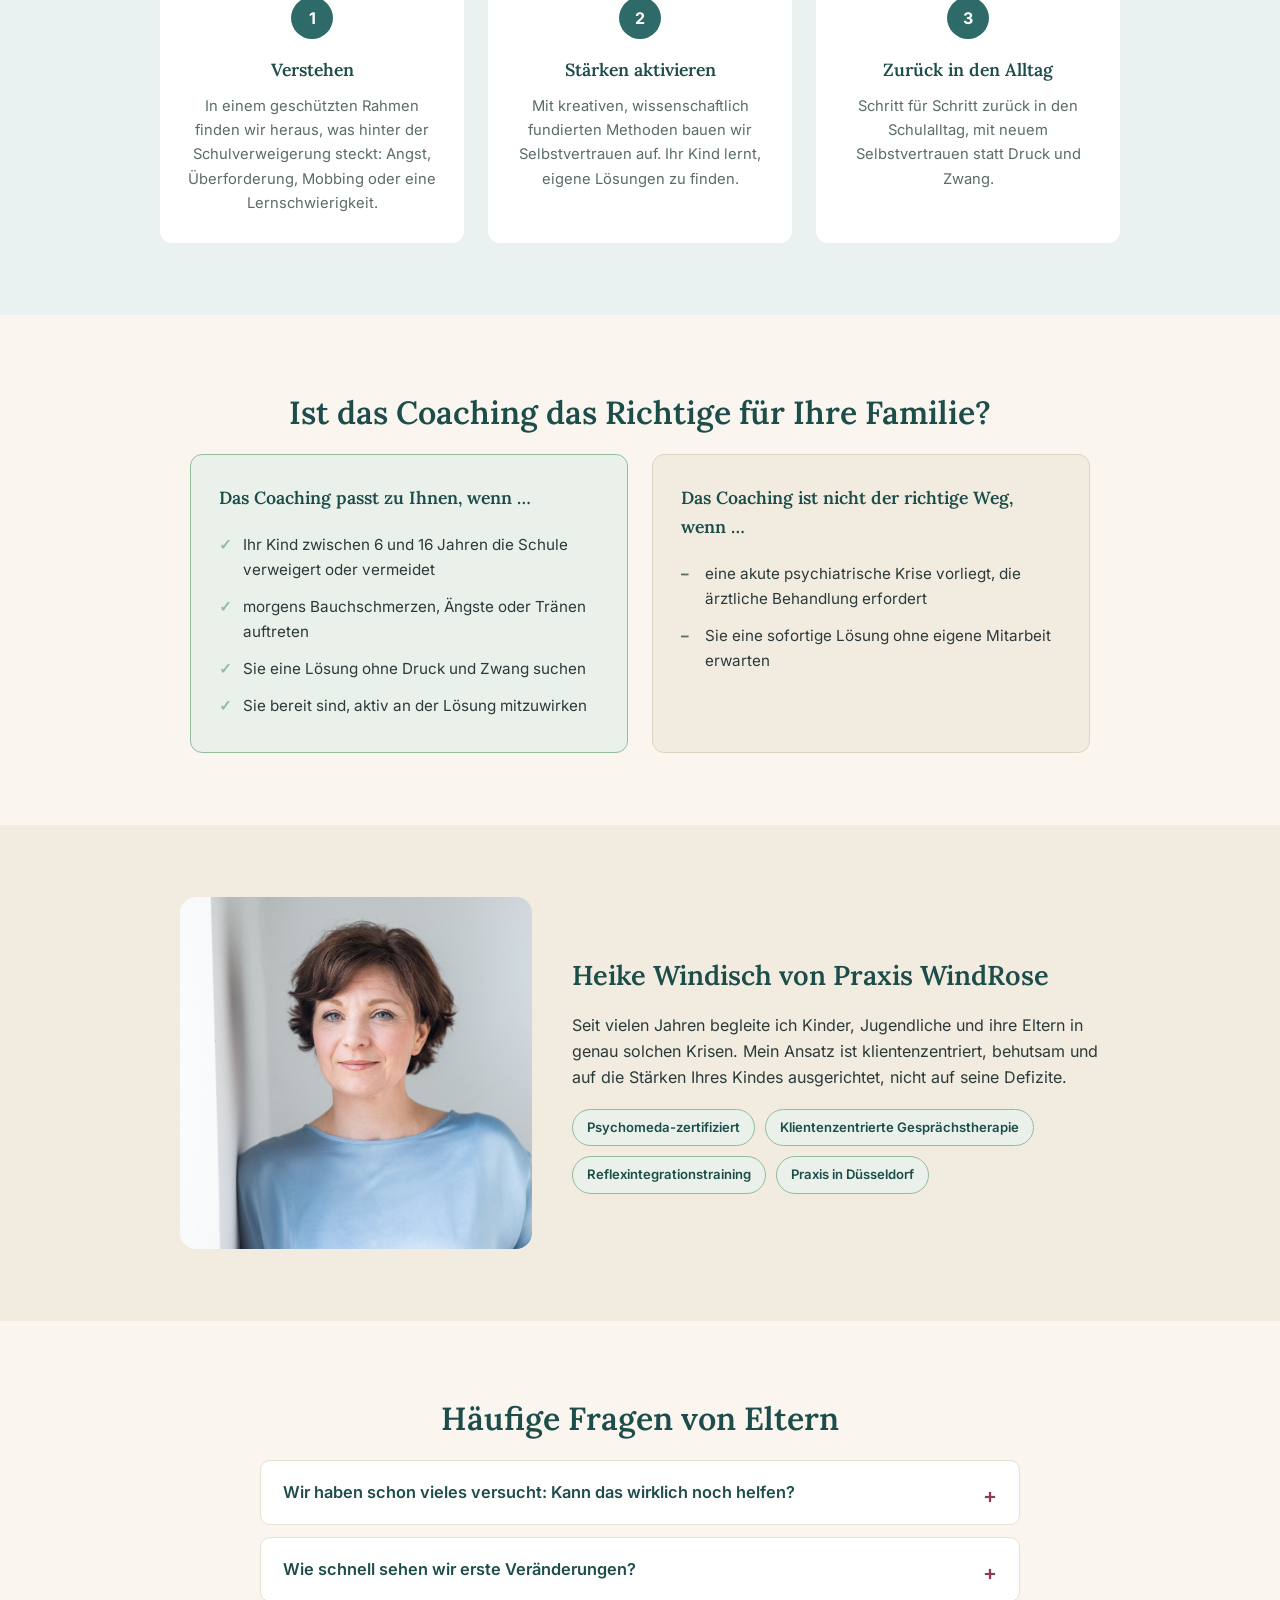
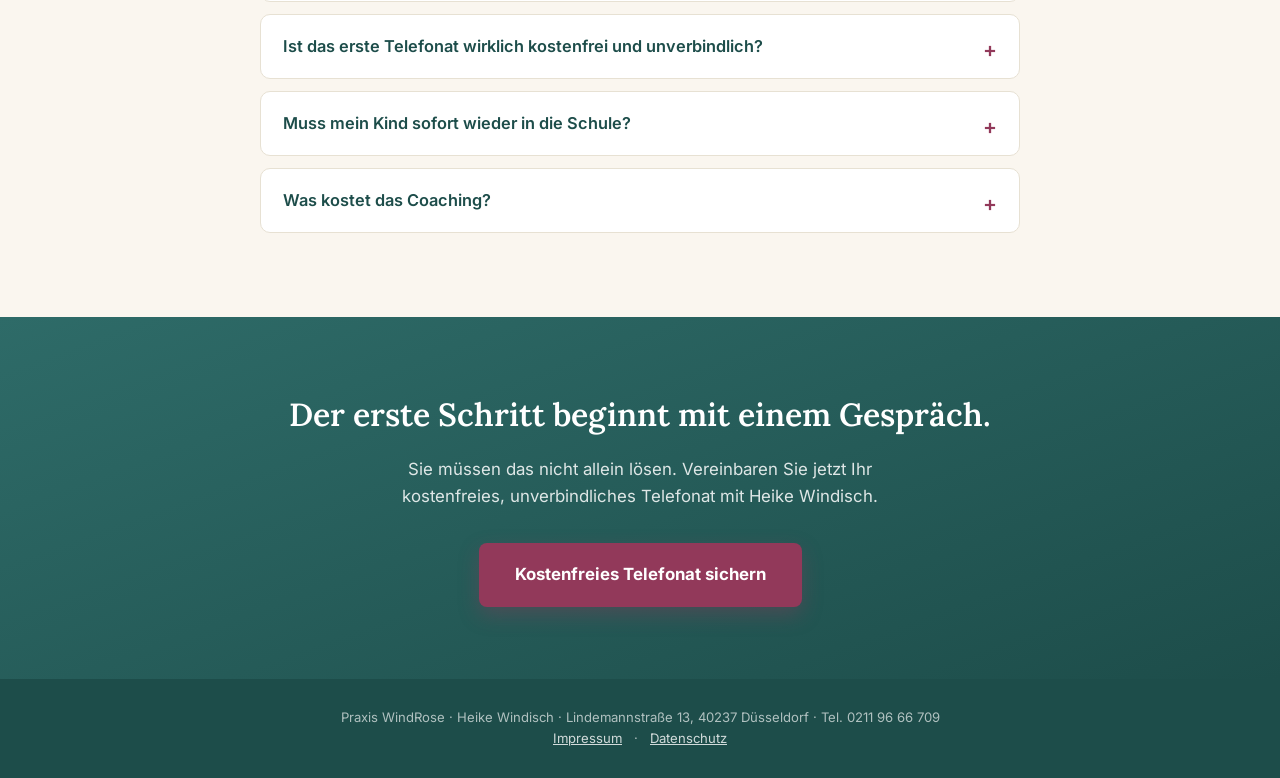
==== commit ea2a1b72: "Google Fonts lokal eingebunden (DSGVO-konform) Inter, Lora und Poppins als WOFF2-Dateien (latin + la" ====
--- a/index.html
+++ b/index.html
@@ -6,9 +6,8 @@
 <title>Schulverweigerung beim eigenen Kind? Kostenfreies Telefonat bei Praxis WindRose Düsseldorf</title>
 <meta name="description" content="Einfühlsames Kinder- und Jugendcoaching für Schulverweigerer in Düsseldorf. Behutsam, kindgerecht, wirksam. Vereinbaren Sie jetzt Ihr kostenfreies Telefonat.">
 <meta name="robots" content="noindex, nofollow">
+<link rel="stylesheet" href="fonts/fonts.css">
 <style>
-  @import url('https://fonts.googleapis.com/css2?family=Lora:wght@500;600;700&family=Inter:wght@400;500;600;700&family=Poppins:wght@300&display=swap');
-
   :root{
     /* ===== FARBPSYCHOLOGIE-PALETTE ===== */
     /* Primärfarbe: tiefes Petrol-Blaugrün – Vertrauen, Ruhe, professionelle Kompetenz.
@@ -109,12 +108,12 @@
   .contact-btn .cb-text{display:flex;flex-direction:column;}
   .contact-btn .cb-label{font-size:.75rem;font-weight:500;opacity:.75;line-height:1.2;}
   .contact-btn .cb-main{font-size:1rem;font-weight:700;line-height:1.3;}
-  .cb-zeeg{background:var(--accent);color:var(--white);box-shadow:0 8px 20px rgba(146,57,90,.35);}
-  .cb-zeeg:hover{background:var(--accent-dark);box-shadow:0 10px 24px rgba(146,57,90,.45);}
+  .cb-zeeg{background:var(--primary-light);color:var(--primary-dark);border:1.5px solid var(--primary);}
+  .cb-zeeg:hover{background:#dcecea;}
   .cb-phone{background:var(--primary-light);color:var(--primary-dark);border:1.5px solid var(--primary);}
   .cb-phone:hover{background:#dcecea;}
-  .cb-mail{background:var(--bg-alt);color:var(--text);border:1.5px solid #D0C8BA;}
-  .cb-mail:hover{background:#e8e0d0;}
+  .cb-mail{background:var(--primary-light);color:var(--primary-dark);border:1.5px solid var(--primary);}
+  .cb-mail:hover{background:#dcecea;}
   .card-note{text-align:center;font-size:.8rem;color:var(--text-soft);margin-top:16px;}
 
   /* ===== PROBLEM ===== */
--- a/fonts/fonts.css
+++ b/fonts/fonts.css
@@ -0,0 +1,140 @@
+/* Lokal gehostete Schriften – kein Datentransfer an Google */
+
+/* Inter */
+@font-face {
+  font-family: 'Inter';
+  font-style: normal;
+  font-weight: 400;
+  font-display: swap;
+  src: url('inter-400-latin-ext.woff2') format('woff2');
+  unicode-range: U+0100-02BA, U+02BD-02C5, U+02C7-02CC, U+02CE-02D7, U+02DD-02FF, U+0304, U+0308, U+0329, U+1D00-1DBF, U+1E00-1E9F, U+1EF2-1EFF, U+2020, U+20A0-20AB, U+20AD-20C0, U+2113, U+2C60-2C7F, U+A720-A7FF;
+}
+@font-face {
+  font-family: 'Inter';
+  font-style: normal;
+  font-weight: 400;
+  font-display: swap;
+  src: url('inter-400-latin.woff2') format('woff2');
+  unicode-range: U+0000-00FF, U+0131, U+0152-0153, U+02BB-02BC, U+02C6, U+02DA, U+02DC, U+0304, U+0308, U+0329, U+2000-206F, U+20AC, U+2122, U+2191, U+2193, U+2212, U+2215, U+FEFF, U+FFFD;
+}
+
+@font-face {
+  font-family: 'Inter';
+  font-style: normal;
+  font-weight: 500;
+  font-display: swap;
+  src: url('inter-500-latin-ext.woff2') format('woff2');
+  unicode-range: U+0100-02BA, U+02BD-02C5, U+02C7-02CC, U+02CE-02D7, U+02DD-02FF, U+0304, U+0308, U+0329, U+1D00-1DBF, U+1E00-1E9F, U+1EF2-1EFF, U+2020, U+20A0-20AB, U+20AD-20C0, U+2113, U+2C60-2C7F, U+A720-A7FF;
+}
+@font-face {
+  font-family: 'Inter';
+  font-style: normal;
+  font-weight: 500;
+  font-display: swap;
+  src: url('inter-500-latin.woff2') format('woff2');
+  unicode-range: U+0000-00FF, U+0131, U+0152-0153, U+02BB-02BC, U+02C6, U+02DA, U+02DC, U+0304, U+0308, U+0329, U+2000-206F, U+20AC, U+2122, U+2191, U+2193, U+2212, U+2215, U+FEFF, U+FFFD;
+}
+
+@font-face {
+  font-family: 'Inter';
+  font-style: normal;
+  font-weight: 600;
+  font-display: swap;
+  src: url('inter-600-latin-ext.woff2') format('woff2');
+  unicode-range: U+0100-02BA, U+02BD-02C5, U+02C7-02CC, U+02CE-02D7, U+02DD-02FF, U+0304, U+0308, U+0329, U+1D00-1DBF, U+1E00-1E9F, U+1EF2-1EFF, U+2020, U+20A0-20AB, U+20AD-20C0, U+2113, U+2C60-2C7F, U+A720-A7FF;
+}
+@font-face {
+  font-family: 'Inter';
+  font-style: normal;
+  font-weight: 600;
+  font-display: swap;
+  src: url('inter-600-latin.woff2') format('woff2');
+  unicode-range: U+0000-00FF, U+0131, U+0152-0153, U+02BB-02BC, U+02C6, U+02DA, U+02DC, U+0304, U+0308, U+0329, U+2000-206F, U+20AC, U+2122, U+2191, U+2193, U+2212, U+2215, U+FEFF, U+FFFD;
+}
+
+@font-face {
+  font-family: 'Inter';
+  font-style: normal;
+  font-weight: 700;
+  font-display: swap;
+  src: url('inter-700-latin-ext.woff2') format('woff2');
+  unicode-range: U+0100-02BA, U+02BD-02C5, U+02C7-02CC, U+02CE-02D7, U+02DD-02FF, U+0304, U+0308, U+0329, U+1D00-1DBF, U+1E00-1E9F, U+1EF2-1EFF, U+2020, U+20A0-20AB, U+20AD-20C0, U+2113, U+2C60-2C7F, U+A720-A7FF;
+}
+@font-face {
+  font-family: 'Inter';
+  font-style: normal;
+  font-weight: 700;
+  font-display: swap;
+  src: url('inter-700-latin.woff2') format('woff2');
+  unicode-range: U+0000-00FF, U+0131, U+0152-0153, U+02BB-02BC, U+02C6, U+02DA, U+02DC, U+0304, U+0308, U+0329, U+2000-206F, U+20AC, U+2122, U+2191, U+2193, U+2212, U+2215, U+FEFF, U+FFFD;
+}
+
+/* Lora */
+@font-face {
+  font-family: 'Lora';
+  font-style: normal;
+  font-weight: 500;
+  font-display: swap;
+  src: url('lora-500-latin-ext.woff2') format('woff2');
+  unicode-range: U+0100-02BA, U+02BD-02C5, U+02C7-02CC, U+02CE-02D7, U+02DD-02FF, U+0304, U+0308, U+0329, U+1D00-1DBF, U+1E00-1E9F, U+1EF2-1EFF, U+2020, U+20A0-20AB, U+20AD-20C0, U+2113, U+2C60-2C7F, U+A720-A7FF;
+}
+@font-face {
+  font-family: 'Lora';
+  font-style: normal;
+  font-weight: 500;
+  font-display: swap;
+  src: url('lora-500-latin.woff2') format('woff2');
+  unicode-range: U+0000-00FF, U+0131, U+0152-0153, U+02BB-02BC, U+02C6, U+02DA, U+02DC, U+0304, U+0308, U+0329, U+2000-206F, U+20AC, U+2122, U+2191, U+2193, U+2212, U+2215, U+FEFF, U+FFFD;
+}
+
+@font-face {
+  font-family: 'Lora';
+  font-style: normal;
+  font-weight: 600;
+  font-display: swap;
+  src: url('lora-600-latin-ext.woff2') format('woff2');
+  unicode-range: U+0100-02BA, U+02BD-02C5, U+02C7-02CC, U+02CE-02D7, U+02DD-02FF, U+0304, U+0308, U+0329, U+1D00-1DBF, U+1E00-1E9F, U+1EF2-1EFF, U+2020, U+20A0-20AB, U+20AD-20C0, U+2113, U+2C60-2C7F, U+A720-A7FF;
+}
+@font-face {
+  font-family: 'Lora';
+  font-style: normal;
+  font-weight: 600;
+  font-display: swap;
+  src: url('lora-600-latin.woff2') format('woff2');
+  unicode-range: U+0000-00FF, U+0131, U+0152-0153, U+02BB-02BC, U+02C6, U+02DA, U+02DC, U+0304, U+0308, U+0329, U+2000-206F, U+20AC, U+2122, U+2191, U+2193, U+2212, U+2215, U+FEFF, U+FFFD;
+}
+
+@font-face {
+  font-family: 'Lora';
+  font-style: normal;
+  font-weight: 700;
+  font-display: swap;
+  src: url('lora-700-latin-ext.woff2') format('woff2');
+  unicode-range: U+0100-02BA, U+02BD-02C5, U+02C7-02CC, U+02CE-02D7, U+02DD-02FF, U+0304, U+0308, U+0329, U+1D00-1DBF, U+1E00-1E9F, U+1EF2-1EFF, U+2020, U+20A0-20AB, U+20AD-20C0, U+2113, U+2C60-2C7F, U+A720-A7FF;
+}
+@font-face {
+  font-family: 'Lora';
+  font-style: normal;
+  font-weight: 700;
+  font-display: swap;
+  src: url('lora-700-latin.woff2') format('woff2');
+  unicode-range: U+0000-00FF, U+0131, U+0152-0153, U+02BB-02BC, U+02C6, U+02DA, U+02DC, U+0304, U+0308, U+0329, U+2000-206F, U+20AC, U+2122, U+2191, U+2193, U+2212, U+2215, U+FEFF, U+FFFD;
+}
+
+/* Poppins */
+@font-face {
+  font-family: 'Poppins';
+  font-style: normal;
+  font-weight: 300;
+  font-display: swap;
+  src: url('poppins-300-latin-ext.woff2') format('woff2');
+  unicode-range: U+0100-02BA, U+02BD-02C5, U+02C7-02CC, U+02CE-02D7, U+02DD-02FF, U+0304, U+0308, U+0329, U+1D00-1DBF, U+1E00-1E9F, U+1EF2-1EFF, U+2020, U+20A0-20AB, U+20AD-20C0, U+2113, U+2C60-2C7F, U+A720-A7FF;
+}
+@font-face {
+  font-family: 'Poppins';
+  font-style: normal;
+  font-weight: 300;
+  font-display: swap;
+  src: url('poppins-300-latin.woff2') format('woff2');
+  unicode-range: U+0000-00FF, U+0131, U+0152-0153, U+02BB-02BC, U+02C6, U+02DA, U+02DC, U+0304, U+0308, U+0329, U+2000-206F, U+20AC, U+2122, U+2191, U+2193, U+2212, U+2215, U+FEFF, U+FFFD;
+}
